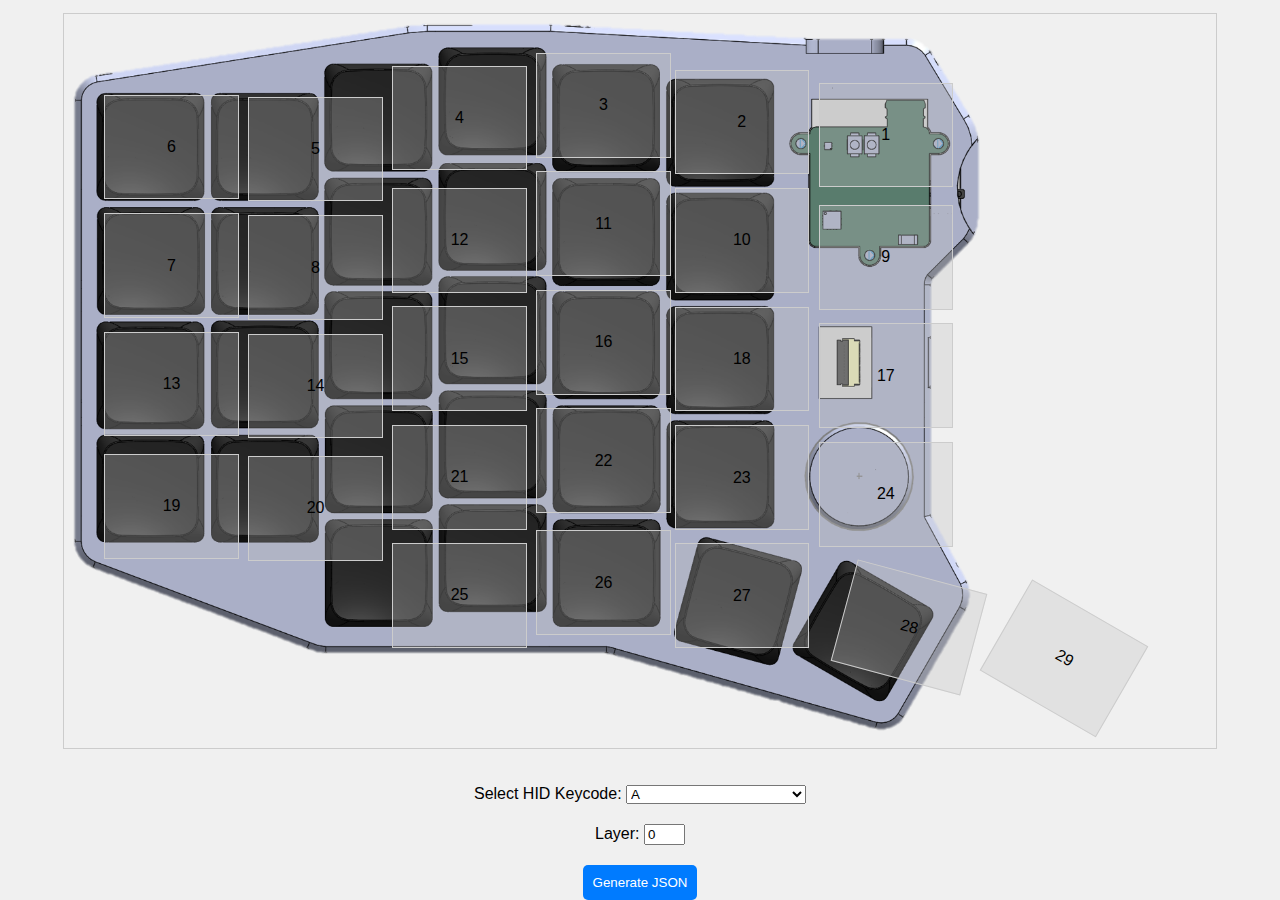
==== pmk_configurator/index.html @ a0619bae "all hid code + selecting layer for file name" ====
<!DOCTYPE html>
<html lang="en">
<head>
    <meta charset="UTF-8">
    <meta name="viewport" content="width=device-width, initial-scale=1.0">
    <title>PMK Configurator</title>
    <link rel="stylesheet" href="styles.css">
</head>
<body>
    <div id="keyboard-container">
        <!-- Example of keys (you will need to adjust positions for your layout) -->
        <div class="key" data-key="5" style="top: 11%; left: 3.5%; width: 11.5%; height: 14%;">6</div>
        <div class="key" data-key="4" style="top: -3%; left: 16%; width: 11.5%; height: 14%;">5</div>
        <div class="key" data-key="3" style="top: -21.5%; left: 28.5%; width: 11.5%; height: 14%;">4</div>
        <div class="key" data-key="2" style="top: -37.5%; left: 41%; width: 11.5%; height: 14%;">3</div>
        <div class="key" data-key="1" style="top: -49.5%; left: 53%; width: 11.5%; height: 14%;">2</div>
        <div class="key" data-key="0" style="top: -62%; left: 65.5%; width: 11.5%; height: 14%;">1</div>

        <div class="key" data-key="6" style="top: -58.5%; left: 3.5%; width: 11.5%; height: 14%;">7</div>
        <div class="key" data-key="7" style="top: -72.5%; left: 16%; width: 11.5%; height: 14%;">8</div>
        <div class="key" data-key="11" style="top: -90.5%; left: 28.5%; width: 11.5%; height: 14%;">12</div>
        <div class="key" data-key="10" style="top: -107%; left: 41%; width: 11.5%; height: 14%;">11</div>
        <div class="key" data-key="9" style="top: -119%; left: 53%; width: 11.5%; height: 14%;">10</div>
        <div class="key" data-key="8" style="top: -131%; left: 65.5%; width: 11.5%; height: 14%;">9</div>

        <div class="key" data-key="12" style="top: -128%; left: 3.5%; width: 11.5%; height: 14%;">13</div>
        <div class="key" data-key="13" style="top: -142%; left: 16%; width: 11.5%; height: 14%;">14</div>
        <div class="key" data-key="14" style="top: -160%; left: 28.5%; width: 11.5%; height: 14%;">15</div>
        <div class="key" data-key="15" style="top: -176.5%; left: 41%; width: 11.5%; height: 14%;">16</div>
        <div class="key" data-key="17" style="top: -188.5%; left: 53%; width: 11.5%; height: 14%;">18</div>
        <div class="key" data-key="16" style="top: -200.5%; left: 65.5%; width: 11.5%; height: 14%;">17</div>

        <div class="key" data-key="18" style="top: -197%; left: 3.5%; width: 11.5%; height: 14%;">19</div>
        <div class="key" data-key="19" style="top: -211%; left: 16%; width: 11.5%; height: 14%;">20</div>
        <div class="key" data-key="20" style="top: -229.5%; left: 28.5%; width: 11.5%; height: 14%;">21</div>
        <div class="key" data-key="21" style="top: -246%; left: 41%; width: 11.5%; height: 14%;">22</div>
        <div class="key" data-key="22" style="top: -258%; left: 53%; width: 11.5%; height: 14%;">23</div>
        <div class="key" data-key="23" style="top: -270%; left: 65.5%; width: 11.5%; height: 14%;">24</div>

        <div class="key" data-key="24" style="top: -270.5%; left: 28.5%; width: 11.5%; height: 14%;">25</div>
        <div class="key" data-key="25" style="top: -286.5%; left: 41%; width: 11.5%; height: 14%;">26</div>
        <div class="key" data-key="26" style="top: -299%; left: 53%; width: 11.5%; height: 14%;">27</div>
        <div class="key" data-key="27" style="top: -309%; left: 67.5%; width: 11.5%; height: 14%; rotate: 15deg;">28</div>
        <div class="key" data-key="28" style="top: -319%; left: 81%; width: 11.5%; height: 14%; rotate: 30deg;">29</div>


        <!-- Add more keys as needed -->
    </div>
    <div id="hid-list">
        <label for="keycode-select">Select HID Keycode:</label>
        <select id="keycode-select">
            <!-- Letters -->
            <option value="0x0004">A</option>
            <option value="0x0005">B</option>
            <option value="0x0006">C</option>
            <option value="0x0007">D</option>
            <option value="0x0008">E</option>
            <option value="0x0009">F</option>
            <option value="0x000A">G</option>
            <option value="0x000B">H</option>
            <option value="0x000C">I</option>
            <option value="0x000D">J</option>
            <option value="0x000E">K</option>
            <option value="0x000F">L</option>
            <option value="0x0010">M</option>
            <option value="0x0011">N</option>
            <option value="0x0012">O</option>
            <option value="0x0013">P</option>
            <option value="0x0014">Q</option>
            <option value="0x0015">R</option>
            <option value="0x0016">S</option>
            <option value="0x0017">T</option>
            <option value="0x0018">U</option>
            <option value="0x0019">V</option>
            <option value="0x001A">W</option>
            <option value="0x001B">X</option>
            <option value="0x001C">Y</option>
            <option value="0x001D">Z</option>

            <!-- Numbers -->
            <option value="0x001E">1</option>
            <option value="0x001F">2</option>
            <option value="0x0020">3</option>
            <option value="0x0021">4</option>
            <option value="0x0022">5</option>
            <option value="0x0023">6</option>
            <option value="0x0024">7</option>
            <option value="0x0025">8</option>
            <option value="0x0026">9</option>
            <option value="0x0027">0</option>

            <!-- Symbols -->
            <option value="0x0028">Enter</option>
            <option value="0x0029">Escape</option>
            <option value="0x002A">Backspace</option>
            <option value="0x002B">Tab</option>
            <option value="0x002C">Space</option>
            <option value="0x002D">-</option>
            <option value="0x002E">=</option>
            <option value="0x002F">[</option>
            <option value="0x0030">]</option>
            <option value="0x0031">\\</option>
            <option value="0x0033">;</option>
            <option value="0x0034">'</option>
            <option value="0x0035">`</option>
            <option value="0x0036">,</option>
            <option value="0x0037">.</option>
            <option value="0x0038">/</option>

            <!-- Function Keys -->
            <option value="0x0039">Caps Lock</option>
            <option value="0x003A">F1</option>
            <option value="0x003B">F2</option>
            <option value="0x003C">F3</option>
            <option value="0x003D">F4</option>
            <option value="0x003E">F5</option>
            <option value="0x003F">F6</option>
            <option value="0x0040">F7</option>
            <option value="0x0041">F8</option>
            <option value="0x0042">F9</option>
            <option value="0x0043">F10</option>
            <option value="0x0044">F11</option>
            <option value="0x0045">F12</option>

            <!-- Modifiers -->
            <option value="0xE0">Left Ctrl</option>
            <option value="0xE1">Left Shift</option>
            <option value="0xE2">Left Alt</option>
            <option value="0xE3">Left GUI (Windows/Cmd)</option>
            <option value="0xE4">Right Ctrl</option>
            <option value="0xE5">Right Shift</option>
            <option value="0xE6">Right Alt</option>
            <option value="0xE7">Right GUI (Windows/Cmd)</option>

            <!-- Navigation Keys -->
            <option value="0x004A">Print Screen</option>
            <option value="0x0046">Scroll Lock</option>
            <option value="0x0047">Pause</option>
            <option value="0x0048">Insert</option>
            <option value="0x0049">Home</option>
            <option value="0x004A">Page Up</option>
            <option value="0x004B">Delete</option>
            <option value="0x004C">End</option>
            <option value="0x004D">Page Down</option>
            <option value="0x004E">Right Arrow</option>
            <option value="0x004F">Left Arrow</option>
            <option value="0x0050">Down Arrow</option>
            <option value="0x0051">Up Arrow</option>

            <!-- Numpad Keys -->
            <option value="0x0054">Num Lock</option>
            <option value="0x0055">Numpad /</option>
            <option value="0x0056">Numpad *</option>
            <option value="0x0057">Numpad -</option>
            <option value="0x0058">Numpad +</option>
            <option value="0x0059">Numpad Enter</option>
            <option value="0x005A">Numpad 1</option>
            <option value="0x005B">Numpad 2</option>
            <option value="0x005C">Numpad 3</option>
            <option value="0x005D">Numpad 4</option>
            <option value="0x005E">Numpad 5</option>
            <option value="0x005F">Numpad 6</option>
            <option value="0x0060">Numpad 7</option>
            <option value="0x0061">Numpad 8</option>
            <option value="0x0062">Numpad 9</option>
            <option value="0x0063">Numpad 0</option>
            <option value="0x0064">Numpad .</option>

            <!-- Special Keys -->
            <option value="0x0065">Non-US \\</option>
            <option value="0x0066">Application</option>
            <option value="0x0067">Power</option>
            <option value="0x0068">Numpad =</option>
            <option value="0x0069">F13</option>
            <option value="0x006A">F14</option>
            <option value="0x006B">F15</option>
            <option value="0x006C">F16</option>
            <option value="0x006D">F17</option>
            <option value="0x006E">F18</option>
            <option value="0x006F">F19</option>
            <option value="0x0070">F20</option>
            <option value="0x0071">F21</option>
            <option value="0x0072">F22</option>
            <option value="0x0073">F23</option>
            <option value="0x0074">F24</option>
            <option value="0x0075">Execute</option>
            <option value="0x0076">Help</option>
            <option value="0x0077">Menu</option>
            <option value="0x0078">Select</option>
            <option value="0x0079">Stop</option>
            <option value="0x007A">Again</option>
            <option value="0x007B">Undo</option>
            <option value="0x007C">Cut</option>
            <option value="0x007D">Copy</option>
            <option value="0x007E">Paste</option>
            <option value="0x007F">Find</option>
            <option value="0x0080">Mute</option>
            <option value="0x0081">Volume Up</option>
            <option value="0x0082">Volume Down</option>
            <!-- Add more keycodes as needed -->
        </select>
    </div>
    <div style="margin-top: 10px;">
        <label for="layer-input">Layer: </label>
        <input type="text" id="layer-input" value="0" size="2" />
    </div>
    <div>
        <button id="generate-btn">Generate JSON</button>
    </div>
    <script src="script.js"></script>
</body>
</html>
---- pmk_configurator/styles.css ----
/* Ensure body and html take up full height */
html, body {
    margin: 0;
    padding: 0;
    height: 100%;
    width: 100%;
    display: flex;
    flex-direction: column;
    justify-content: center;
    align-items: center;
    font-family: Arial, sans-serif;
    background-color: #f0f0f0;
}

/* Flex container for keyboard and hid-list */
#keyboard-container {
    position: relative;
    width: auto;
    height: auto;
    background: url('TopViewWithCasingNoBG.png') no-repeat left center;
    background-size: contain; /* Ensure image fits inside the container */
    margin: 0 auto; /* Center the container horizontally */
    margin-top: 1%;
    margin-bottom: 2%;
    border: 1px solid #ccc;
}

/* Style for the keyboard keys */
.key {
    position: relative;
    border: 1px solid #ccc;
    background-color: rgba(193, 193, 193, 0.3);
    cursor: pointer;
    text-align: center;
    display: flex;
    align-items: center;
    justify-content: center;
}

.key:hover {
    background-color: rgb(156, 156, 156);
}

/* Ensure hid-list stays at the bottom */
#hid-list {
    position: relative; /* Fix it to the bottom */
    bottom: 0;
    width: 100%;
    padding: 10px;
    background-color: #f0f0f0;
    text-align: center;
}

/* Style the button */
#generate-btn {
    margin-top: 20px;
    padding: 10px;
    background-color: #007bff;
    color: #fff;
    border: none;
    cursor: pointer;
    border-radius: 5px;
}

#generate-btn:hover {
    background-color: #0056b3;
}
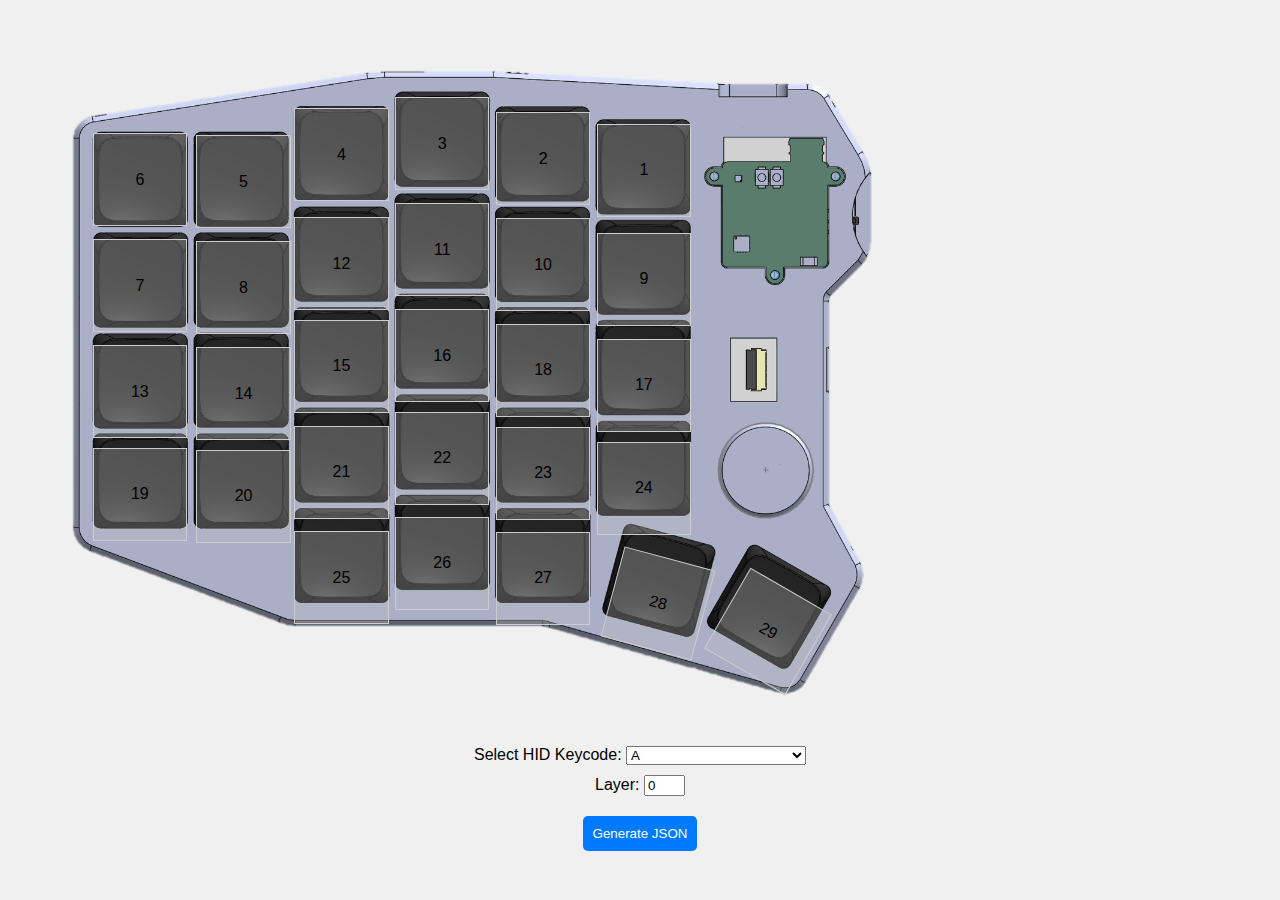
==== commit e504cc30: "kinda working" ====
--- a/pmk_configurator/index.html
+++ b/pmk_configurator/index.html
@@ -9,43 +9,43 @@
 <body>
     <div id="keyboard-container">
         <!-- Example of keys (you will need to adjust positions for your layout) -->
-        <div class="key" data-key="5" style="top: 11%; left: 3.5%; width: 11.5%; height: 14%;">6</div>
-        <div class="key" data-key="4" style="top: -3%; left: 16%; width: 11.5%; height: 14%;">5</div>
-        <div class="key" data-key="3" style="top: -21.5%; left: 28.5%; width: 11.5%; height: 14%;">4</div>
-        <div class="key" data-key="2" style="top: -37.5%; left: 41%; width: 11.5%; height: 14%;">3</div>
-        <div class="key" data-key="1" style="top: -49.5%; left: 53%; width: 11.5%; height: 14%;">2</div>
-        <div class="key" data-key="0" style="top: -62%; left: 65.5%; width: 11.5%; height: 14%;">1</div>
-
-        <div class="key" data-key="6" style="top: -58.5%; left: 3.5%; width: 11.5%; height: 14%;">7</div>
-        <div class="key" data-key="7" style="top: -72.5%; left: 16%; width: 11.5%; height: 14%;">8</div>
-        <div class="key" data-key="11" style="top: -90.5%; left: 28.5%; width: 11.5%; height: 14%;">12</div>
-        <div class="key" data-key="10" style="top: -107%; left: 41%; width: 11.5%; height: 14%;">11</div>
-        <div class="key" data-key="9" style="top: -119%; left: 53%; width: 11.5%; height: 14%;">10</div>
-        <div class="key" data-key="8" style="top: -131%; left: 65.5%; width: 11.5%; height: 14%;">9</div>
-
-        <div class="key" data-key="12" style="top: -128%; left: 3.5%; width: 11.5%; height: 14%;">13</div>
-        <div class="key" data-key="13" style="top: -142%; left: 16%; width: 11.5%; height: 14%;">14</div>
-        <div class="key" data-key="14" style="top: -160%; left: 28.5%; width: 11.5%; height: 14%;">15</div>
-        <div class="key" data-key="15" style="top: -176.5%; left: 41%; width: 11.5%; height: 14%;">16</div>
-        <div class="key" data-key="17" style="top: -188.5%; left: 53%; width: 11.5%; height: 14%;">18</div>
-        <div class="key" data-key="16" style="top: -200.5%; left: 65.5%; width: 11.5%; height: 14%;">17</div>
-
-        <div class="key" data-key="18" style="top: -197%; left: 3.5%; width: 11.5%; height: 14%;">19</div>
-        <div class="key" data-key="19" style="top: -211%; left: 16%; width: 11.5%; height: 14%;">20</div>
-        <div class="key" data-key="20" style="top: -229.5%; left: 28.5%; width: 11.5%; height: 14%;">21</div>
-        <div class="key" data-key="21" style="top: -246%; left: 41%; width: 11.5%; height: 14%;">22</div>
-        <div class="key" data-key="22" style="top: -258%; left: 53%; width: 11.5%; height: 14%;">23</div>
-        <div class="key" data-key="23" style="top: -270%; left: 65.5%; width: 11.5%; height: 14%;">24</div>
-
-        <div class="key" data-key="24" style="top: -270.5%; left: 28.5%; width: 11.5%; height: 14%;">25</div>
-        <div class="key" data-key="25" style="top: -286.5%; left: 41%; width: 11.5%; height: 14%;">26</div>
-        <div class="key" data-key="26" style="top: -299%; left: 53%; width: 11.5%; height: 14%;">27</div>
-        <div class="key" data-key="27" style="top: -309%; left: 67.5%; width: 11.5%; height: 14%; rotate: 15deg;">28</div>
-        <div class="key" data-key="28" style="top: -319%; left: 81%; width: 11.5%; height: 14%; rotate: 30deg;">29</div>
-
+        <div class="key" data-key="5" style="top: 11%;      left: 2.5%;     width: 8%; height: 14%;">6</div>
+        <div class="key" data-key="4" style="top: -3%;      left: 11.5%;    width: 8%; height: 14%;">5</div>
+        <div class="key" data-key="3" style="top: -21.5%;   left: 20%;      width: 8%; height: 14%;">4</div>
+        <div class="key" data-key="2" style="top: -37.5%;   left: 28.75%;   width: 8%; height: 14%;">3</div>
+        <div class="key" data-key="1" style="top: -49.5%;   left: 37.5%;    width: 8%; height: 14%;">2</div>
+        <div class="key" data-key="0" style="top: -62%;     left: 46.25%;   width: 8%; height: 14%;">1</div>
+
+        <div class="key" data-key="6" style="top: -58.5%;   left: 2.5%;      width: 8%; height: 14%;">7</div>
+        <div class="key" data-key="7" style="top: -72.5%;   left: 11.5%;     width: 8%; height: 14%;">8</div>
+        <div class="key" data-key="11" style="top: -90.5%;  left: 20%;       width: 8%; height: 14%;">12</div>
+        <div class="key" data-key="10" style="top: -107%;   left: 28.75%;    width: 8%; height: 14%;">11</div>
+        <div class="key" data-key="9" style="top: -119%;    left: 37.5%;     width: 8%; height: 14%;">10</div>
+        <div class="key" data-key="8" style="top: -131%;    left: 46.25%;    width: 8%; height: 14%;">9</div>
+
+        <div class="key" data-key="12" style="top: -128%;   left: 2.5%;      width: 8%; height: 14%;">13</div>
+        <div class="key" data-key="13" style="top: -142%;   left: 11.5%;     width: 8%; height: 14%;">14</div>
+        <div class="key" data-key="14" style="top: -160.5%;   left: 20%;       width: 8%; height: 14%;">15</div>
+        <div class="key" data-key="15" style="top: -176.5%; left: 28.75%;    width: 8%; height: 14%;">16</div>
+        <div class="key" data-key="17" style="top: -188.5%; left: 37.5%;     width: 8%; height: 14%;">18</div>
+        <div class="key" data-key="16" style="top: -200.5%; left: 46.25%;    width: 8%; height: 14%;">17</div>
+
+        <div class="key" data-key="18" style="top: -198%;   left: 2.5%;     width: 8%; height: 14%;">19</div>
+        <div class="key" data-key="19" style="top: -212%;   left: 11.5%;    width: 8%; height: 14%;">20</div>
+        <div class="key" data-key="20" style="top: -230%; left: 20%;      width: 8%; height: 14%;">21</div>
+        <div class="key" data-key="21" style="top: -246.5%;   left: 28.75%;   width: 8%; height: 14%;">22</div>
+        <div class="key" data-key="22" style="top: -258.5%;   left: 37.5%;    width: 8%; height: 14%;">23</div>
+        <div class="key" data-key="23" style="top: -270.5%;   left: 46.25%;   width: 8%; height: 14%;">24</div>
+
+        <div class="key" data-key="24" style="top: -271%;   left: 20%;    width: 8%; height: 14%;">25</div>
+        <div class="key" data-key="25" style="top: -287.5%; left: 28.75%;      width: 8%; height: 14%;">26</div>
+        <div class="key" data-key="26" style="top: -299.5%; left: 37.5%;      width: 8%; height: 14%;">27</div>
+        <div class="key" data-key="27" style="top: -310%;   left: 47.5%;    width: 8%; height: 14%; rotate: 15deg;">28</div>
+        <div class="key" data-key="28" style="top: -320%;   left: 57%;      width: 8%; height: 14%; rotate: 30deg;">29</div>
 
         <!-- Add more keys as needed -->
     </div>
+
     <div id="hid-list">
         <label for="keycode-select">Select HID Keycode:</label>
         <select id="keycode-select">
@@ -200,13 +200,16 @@
             <!-- Add more keycodes as needed -->
         </select>
     </div>
-    <div style="margin-top: 10px;">
+
+    <div id="layer-input-container">
         <label for="layer-input">Layer: </label>
         <input type="text" id="layer-input" value="0" size="2" />
     </div>
+
     <div>
         <button id="generate-btn">Generate JSON</button>
     </div>
+
     <script src="script.js"></script>
 </body>
 </html>
--- a/pmk_configurator/styles.css
+++ b/pmk_configurator/styles.css
@@ -15,14 +15,12 @@
 /* Flex container for keyboard and hid-list */
 #keyboard-container {
     position: relative;
-    width: auto;
-    height: auto;
     background: url('TopViewWithCasingNoBG.png') no-repeat left center;
     background-size: contain; /* Ensure image fits inside the container */
     margin: 0 auto; /* Center the container horizontally */
     margin-top: 1%;
     margin-bottom: 2%;
-    border: 1px solid #ccc;
+    /*border: 1px solid #ccc;*/
 }
 
 /* Style for the keyboard keys */
@@ -65,3 +63,36 @@
 #generate-btn:hover {
     background-color: #0056b3;
 }
+
+/* Style the layer input container */
+.layer-input-container {
+    margin-top: 10px;
+    display: flex;
+    justify-content: center;
+    align-items: center;
+}
+
+/* Label for layer input */
+.layer-input-container label {
+    font-size: 16px;
+    margin-right: 8px;
+    font-weight: bold;
+}
+
+/* Style for the layer input text box */
+.layer-input {
+    width: 50px;
+    padding: 5px;
+    font-size: 14px;
+    border: 1px solid #ccc;
+    border-radius: 5px;
+    text-align: center;
+    box-shadow: 0 2px 4px rgba(255, 255, 255, 0.822);
+    transition: border-color 0.3s ease;
+}
+
+/* Focus state for the input box */
+.layer-input:focus {
+    border-color: #007bff;
+    outline: none;
+}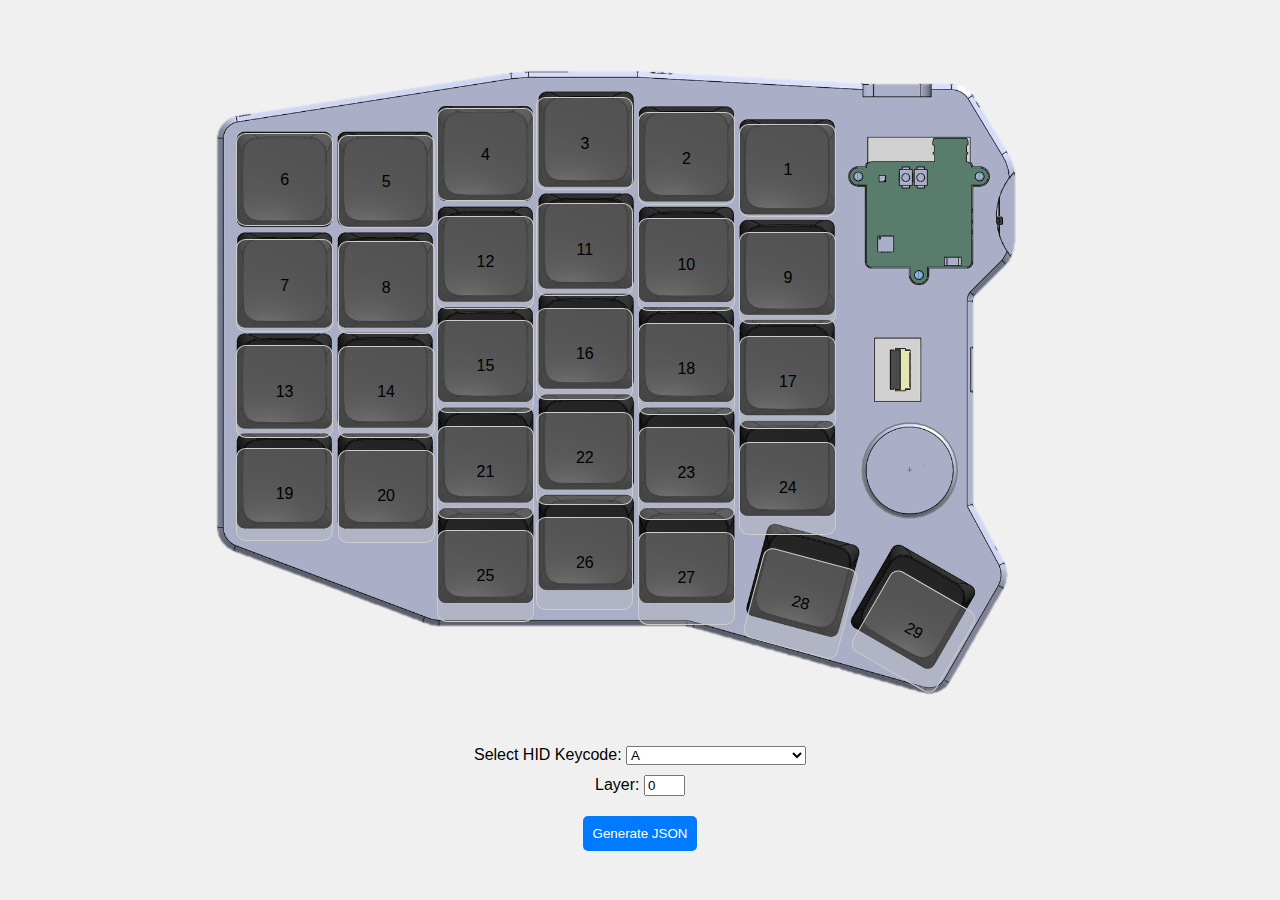
==== commit 207536a8: "now the image aspect ratio is kept" ====
--- a/pmk_configurator/index.html
+++ b/pmk_configurator/index.html
@@ -9,39 +9,39 @@
 <body>
     <div id="keyboard-container">
         <!-- Example of keys (you will need to adjust positions for your layout) -->
-        <div class="key" data-key="5" style="top: 11%;      left: 2.5%;     width: 8%; height: 14%;">6</div>
-        <div class="key" data-key="4" style="top: -3%;      left: 11.5%;    width: 8%; height: 14%;">5</div>
-        <div class="key" data-key="3" style="top: -21.5%;   left: 20%;      width: 8%; height: 14%;">4</div>
-        <div class="key" data-key="2" style="top: -37.5%;   left: 28.75%;   width: 8%; height: 14%;">3</div>
-        <div class="key" data-key="1" style="top: -49.5%;   left: 37.5%;    width: 8%; height: 14%;">2</div>
-        <div class="key" data-key="0" style="top: -62%;     left: 46.25%;   width: 8%; height: 14%;">1</div>
-
-        <div class="key" data-key="6" style="top: -58.5%;   left: 2.5%;      width: 8%; height: 14%;">7</div>
-        <div class="key" data-key="7" style="top: -72.5%;   left: 11.5%;     width: 8%; height: 14%;">8</div>
-        <div class="key" data-key="11" style="top: -90.5%;  left: 20%;       width: 8%; height: 14%;">12</div>
-        <div class="key" data-key="10" style="top: -107%;   left: 28.75%;    width: 8%; height: 14%;">11</div>
-        <div class="key" data-key="9" style="top: -119%;    left: 37.5%;     width: 8%; height: 14%;">10</div>
-        <div class="key" data-key="8" style="top: -131%;    left: 46.25%;    width: 8%; height: 14%;">9</div>
-
-        <div class="key" data-key="12" style="top: -128%;   left: 2.5%;      width: 8%; height: 14%;">13</div>
-        <div class="key" data-key="13" style="top: -142%;   left: 11.5%;     width: 8%; height: 14%;">14</div>
-        <div class="key" data-key="14" style="top: -160.5%;   left: 20%;       width: 8%; height: 14%;">15</div>
-        <div class="key" data-key="15" style="top: -176.5%; left: 28.75%;    width: 8%; height: 14%;">16</div>
-        <div class="key" data-key="17" style="top: -188.5%; left: 37.5%;     width: 8%; height: 14%;">18</div>
-        <div class="key" data-key="16" style="top: -200.5%; left: 46.25%;    width: 8%; height: 14%;">17</div>
-
-        <div class="key" data-key="18" style="top: -198%;   left: 2.5%;     width: 8%; height: 14%;">19</div>
-        <div class="key" data-key="19" style="top: -212%;   left: 11.5%;    width: 8%; height: 14%;">20</div>
-        <div class="key" data-key="20" style="top: -230%; left: 20%;      width: 8%; height: 14%;">21</div>
-        <div class="key" data-key="21" style="top: -246.5%;   left: 28.75%;   width: 8%; height: 14%;">22</div>
-        <div class="key" data-key="22" style="top: -258.5%;   left: 37.5%;    width: 8%; height: 14%;">23</div>
-        <div class="key" data-key="23" style="top: -270.5%;   left: 46.25%;   width: 8%; height: 14%;">24</div>
-
-        <div class="key" data-key="24" style="top: -271%;   left: 20%;    width: 8%; height: 14%;">25</div>
-        <div class="key" data-key="25" style="top: -287.5%; left: 28.75%;      width: 8%; height: 14%;">26</div>
-        <div class="key" data-key="26" style="top: -299.5%; left: 37.5%;      width: 8%; height: 14%;">27</div>
-        <div class="key" data-key="27" style="top: -310%;   left: 47.5%;    width: 8%; height: 14%; rotate: 15deg;">28</div>
-        <div class="key" data-key="28" style="top: -320%;   left: 57%;      width: 8%; height: 14%; rotate: 30deg;">29</div>
+        <div class="key" data-key="5" style="top: 11%;          left: 3.25%;        width: 11%;      height: 14%;">6</div>
+        <div class="key" data-key="4" style="top: -3%;          left: 15%;          width: 11%;      height: 14%;">5</div>
+        <div class="key" data-key="3" style="top: -21.5%;       left: 26.5%;        width: 11%;      height: 14%;">4</div>
+        <div class="key" data-key="2" style="top: -37.5%;       left: 38%;          width: 11%;      height: 14%;">3</div>
+        <div class="key" data-key="1" style="top: -49.5%;       left: 49.75%;       width: 11%;      height: 14%;">2</div>
+        <div class="key" data-key="0" style="top: -62%;         left: 61.5%;        width: 11%;      height: 14%;">1</div>
+            
+        <div class="key" data-key="6" style="top: -58.5%;       left: 3.25%;        width: 11%;      height: 14%;">7</div>
+        <div class="key" data-key="7" style="top: -72.5%;       left: 15%;          width: 11%;      height: 14%;">8</div>
+        <div class="key" data-key="11" style="top: -90.75%;     left: 26.5%;        width: 11%;      height: 14%;">12</div>
+        <div class="key" data-key="10" style="top: -107%;       left: 38%;          width: 11%;      height: 14%;">11</div>
+        <div class="key" data-key="9" style="top: -119%;        left: 49.75%;       width: 11%;      height: 14%;">10</div>
+        <div class="key" data-key="8" style="top: -131.25%;     left: 61.5%;        width: 11%;      height: 14%;">9</div>
+            
+        <div class="key" data-key="12" style="top: -128%;       left: 3.25%;        width: 11%;      height: 14%;">13</div>
+        <div class="key" data-key="13" style="top: -142.25%;    left: 15%;          width: 11%;      height: 14%;">14</div>
+        <div class="key" data-key="14" style="top: -160.5%;     left: 26.5%;        width: 11%;      height: 14%;">15</div>
+        <div class="key" data-key="15" style="top: -176.75%;    left: 38%;          width: 11%;      height: 14%;">16</div>
+        <div class="key" data-key="17" style="top: -188.75%;    left: 49.75%;       width: 11%;      height: 14%;">18</div>
+        <div class="key" data-key="16" style="top: -201%;       left: 61.5%;        width: 11%;      height: 14%;">17</div>
+            
+        <div class="key" data-key="18" style="top: -198%;       left: 3.25%;        width: 11%;      height: 14%;">19</div>
+        <div class="key" data-key="19" style="top: -212%;       left: 15%;          width: 11%;      height: 14%;">20</div>
+        <div class="key" data-key="20" style="top: -230%;       left: 26.5%;        width: 11%;      height: 14%;">21</div>
+        <div class="key" data-key="21" style="top: -246.5%;     left: 38%;          width: 11%;      height: 14%;">22</div>
+        <div class="key" data-key="22" style="top: -258.5%;     left: 49.75%;       width: 11%;      height: 14%;">23</div>
+        <div class="key" data-key="23" style="top: -270.5%;     left: 61.5%;        width: 11%;      height: 14%;">24</div>
+            
+        <div class="key" data-key="24" style="top: -271.25%;    left: 26.5%;        width: 11%;      height: 14%;">25</div>
+        <div class="key" data-key="25" style="top: -287.5%;     left: 38%;          width: 11%;      height: 14%;">26</div>
+        <div class="key" data-key="26" style="top: -299.5%;     left: 49.75%;       width: 11%;      height: 14%;">27</div>
+        <div class="key" data-key="27" style="top: -310%;       left: 63%;          width: 11%;      height: 14%; rotate: 15deg;">28</div>
+        <div class="key" data-key="28" style="top: -320%;       left: 76%;          width: 11%;      height: 14%; rotate: 30deg;">29</div>
 
         <!-- Add more keys as needed -->
     </div>
--- a/pmk_configurator/styles.css
+++ b/pmk_configurator/styles.css
@@ -33,6 +33,7 @@
     display: flex;
     align-items: center;
     justify-content: center;
+    border-radius: 10%;
 }
 
 .key:hover {
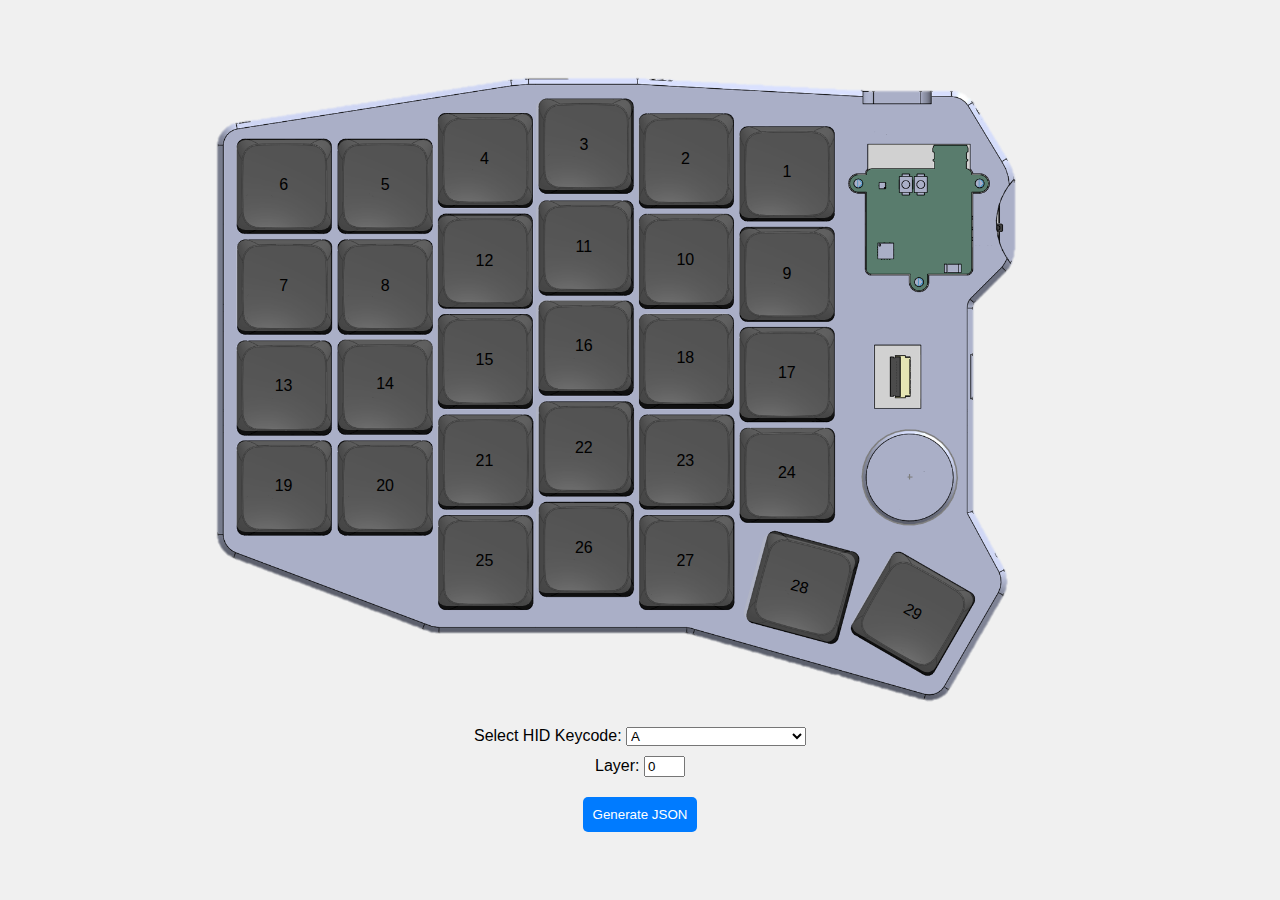
==== commit 78cd2dff: "scaling works!!!" ====
--- a/pmk_configurator/index.html
+++ b/pmk_configurator/index.html
@@ -5,43 +5,44 @@
     <meta name="viewport" content="width=device-width, initial-scale=1.0">
     <title>PMK Configurator</title>
     <link rel="stylesheet" href="styles.css">
+    <link rel="icon" type="image/x-icon" href="puma.ico">
 </head>
 <body>
     <div id="keyboard-container">
         <!-- Example of keys (you will need to adjust positions for your layout) -->
         <div class="key" data-key="5" style="top: 11%;          left: 3.25%;        width: 11%;      height: 14%;">6</div>
         <div class="key" data-key="4" style="top: -3%;          left: 15%;          width: 11%;      height: 14%;">5</div>
-        <div class="key" data-key="3" style="top: -21.5%;       left: 26.5%;        width: 11%;      height: 14%;">4</div>
-        <div class="key" data-key="2" style="top: -37.5%;       left: 38%;          width: 11%;      height: 14%;">3</div>
-        <div class="key" data-key="1" style="top: -49.5%;       left: 49.75%;       width: 11%;      height: 14%;">2</div>
-        <div class="key" data-key="0" style="top: -62%;         left: 61.5%;        width: 11%;      height: 14%;">1</div>
-            
-        <div class="key" data-key="6" style="top: -58.5%;       left: 3.25%;        width: 11%;      height: 14%;">7</div>
-        <div class="key" data-key="7" style="top: -72.5%;       left: 15%;          width: 11%;      height: 14%;">8</div>
-        <div class="key" data-key="11" style="top: -90.75%;     left: 26.5%;        width: 11%;      height: 14%;">12</div>
-        <div class="key" data-key="10" style="top: -107%;       left: 38%;          width: 11%;      height: 14%;">11</div>
-        <div class="key" data-key="9" style="top: -119%;        left: 49.75%;       width: 11%;      height: 14%;">10</div>
-        <div class="key" data-key="8" style="top: -131.25%;     left: 61.5%;        width: 11%;      height: 14%;">9</div>
-            
-        <div class="key" data-key="12" style="top: -128%;       left: 3.25%;        width: 11%;      height: 14%;">13</div>
-        <div class="key" data-key="13" style="top: -142.25%;    left: 15%;          width: 11%;      height: 14%;">14</div>
-        <div class="key" data-key="14" style="top: -160.5%;     left: 26.5%;        width: 11%;      height: 14%;">15</div>
-        <div class="key" data-key="15" style="top: -176.75%;    left: 38%;          width: 11%;      height: 14%;">16</div>
-        <div class="key" data-key="17" style="top: -188.75%;    left: 49.75%;       width: 11%;      height: 14%;">18</div>
-        <div class="key" data-key="16" style="top: -201%;       left: 61.5%;        width: 11%;      height: 14%;">17</div>
-            
-        <div class="key" data-key="18" style="top: -198%;       left: 3.25%;        width: 11%;      height: 14%;">19</div>
-        <div class="key" data-key="19" style="top: -212%;       left: 15%;          width: 11%;      height: 14%;">20</div>
-        <div class="key" data-key="20" style="top: -230%;       left: 26.5%;        width: 11%;      height: 14%;">21</div>
-        <div class="key" data-key="21" style="top: -246.5%;     left: 38%;          width: 11%;      height: 14%;">22</div>
-        <div class="key" data-key="22" style="top: -258.5%;     left: 49.75%;       width: 11%;      height: 14%;">23</div>
-        <div class="key" data-key="23" style="top: -270.5%;     left: 61.5%;        width: 11%;      height: 14%;">24</div>
-            
-        <div class="key" data-key="24" style="top: -271.25%;    left: 26.5%;        width: 11%;      height: 14%;">25</div>
-        <div class="key" data-key="25" style="top: -287.5%;     left: 38%;          width: 11%;      height: 14%;">26</div>
-        <div class="key" data-key="26" style="top: -299.5%;     left: 49.75%;       width: 11%;      height: 14%;">27</div>
-        <div class="key" data-key="27" style="top: -310%;       left: 63%;          width: 11%;      height: 14%; rotate: 15deg;">28</div>
-        <div class="key" data-key="28" style="top: -320%;       left: 76%;          width: 11%;      height: 14%; rotate: 30deg;">29</div>
+        <div class="key" data-key="3" style="top: -21%;         left: 26.5%;        width: 11%;      height: 14%;">4</div>
+        <div class="key" data-key="2" style="top: -37.25%;      left: 38%;          width: 11%;      height: 14%;">3</div>
+        <div class="key" data-key="1" style="top: -49%;         left: 49.75%;       width: 11%;      height: 14%;">2</div>
+        <div class="key" data-key="0" style="top: -61%;         left: 61.5%;        width: 11%;      height: 14%;">1</div>
+
+        <div class="key" data-key="6" style="top: -57.5%;       left: 3.25%;        width: 11%;      height: 14%;">7</div>
+        <div class="key" data-key="7" style="top: -71.5%;       left: 15%;          width: 11%;      height: 14%;">8</div>
+        <div class="key" data-key="11" style="top: -89.25%;     left: 26.5%;        width: 11%;      height: 14%;">12</div>
+        <div class="key" data-key="10" style="top: -105.5%;       left: 38%;          width: 11%;      height: 14%;">11</div>
+        <div class="key" data-key="9" style="top: -117.5%;        left: 49.75%;       width: 11%;      height: 14%;">10</div>
+        <div class="key" data-key="8" style="top: -129.25%;     left: 61.5%;        width: 11%;      height: 14%;">9</div>
+
+        <div class="key" data-key="12" style="top: -126%;       left: 3.25%;        width: 11%;      height: 14%;">13</div>
+        <div class="key" data-key="13" style="top: -140.25%;    left: 15%;          width: 11%;      height: 14%;">14</div>
+        <div class="key" data-key="14" style="top: -158%;     left: 26.5%;        width: 11%;      height: 14%;">15</div>
+        <div class="key" data-key="15" style="top: -174.25%;    left: 38%;          width: 11%;      height: 14%;">16</div>
+        <div class="key" data-key="17" style="top: -186.25%;    left: 49.75%;       width: 11%;      height: 14%;">18</div>
+        <div class="key" data-key="16" style="top: -198%;       left: 61.5%;        width: 11%;      height: 14%;">17</div>
+
+        <div class="key" data-key="18" style="top: -194.5%;       left: 3.25%;        width: 11%;      height: 14%;">19</div>
+        <div class="key" data-key="19" style="top: -208.5%;       left: 15%;          width: 11%;      height: 14%;">20</div>
+        <div class="key" data-key="20" style="top: -226.5%;       left: 26.5%;        width: 11%;      height: 14%;">21</div>
+        <div class="key" data-key="21" style="top: -242.5%;     left: 38%;          width: 11%;      height: 14%;">22</div>
+        <div class="key" data-key="22" style="top: -254.5%;     left: 49.75%;       width: 11%;      height: 14%;">23</div>
+        <div class="key" data-key="23" style="top: -266.5%;     left: 61.5%;        width: 11%;      height: 14%;">24</div>
+
+        <div class="key" data-key="24" style="top: -267%;    left: 26.5%;        width: 11%;      height: 14%;">25</div>
+        <div class="key" data-key="25" style="top: -283%;     left: 38%;          width: 11%;      height: 14%;">26</div>
+        <div class="key" data-key="26" style="top: -295%;     left: 49.75%;       width: 11%;      height: 14%;">27</div>
+        <div class="key" data-key="27" style="top: -305%;       left: 63%;          width: 11%;      height: 14%; rotate: 15deg;">28</div>
+        <div class="key" data-key="28" style="top: -315%;       left: 76%;          width: 11%;      height: 14%; rotate: 30deg;">29</div>
 
         <!-- Add more keys as needed -->
     </div>
--- a/pmk_configurator/styles.css
+++ b/pmk_configurator/styles.css
@@ -17,16 +17,13 @@
     position: relative;
     background: url('TopViewWithCasingNoBG.png') no-repeat left center;
     background-size: contain; /* Ensure image fits inside the container */
-    margin: 0 auto; /* Center the container horizontally */
-    margin-top: 1%;
-    margin-bottom: 2%;
+    margin: 0 0; /* Center the container horizontally */
     /*border: 1px solid #ccc;*/
 }
 
 /* Style for the keyboard keys */
 .key {
     position: relative;
-    border: 1px solid #ccc;
     background-color: rgba(193, 193, 193, 0.3);
     cursor: pointer;
     text-align: center;
@@ -37,7 +34,7 @@
 }
 
 .key:hover {
-    background-color: rgb(156, 156, 156);
+    background-color: rgba(228, 26, 26, 0.603);
 }
 
 /* Ensure hid-list stays at the bottom */
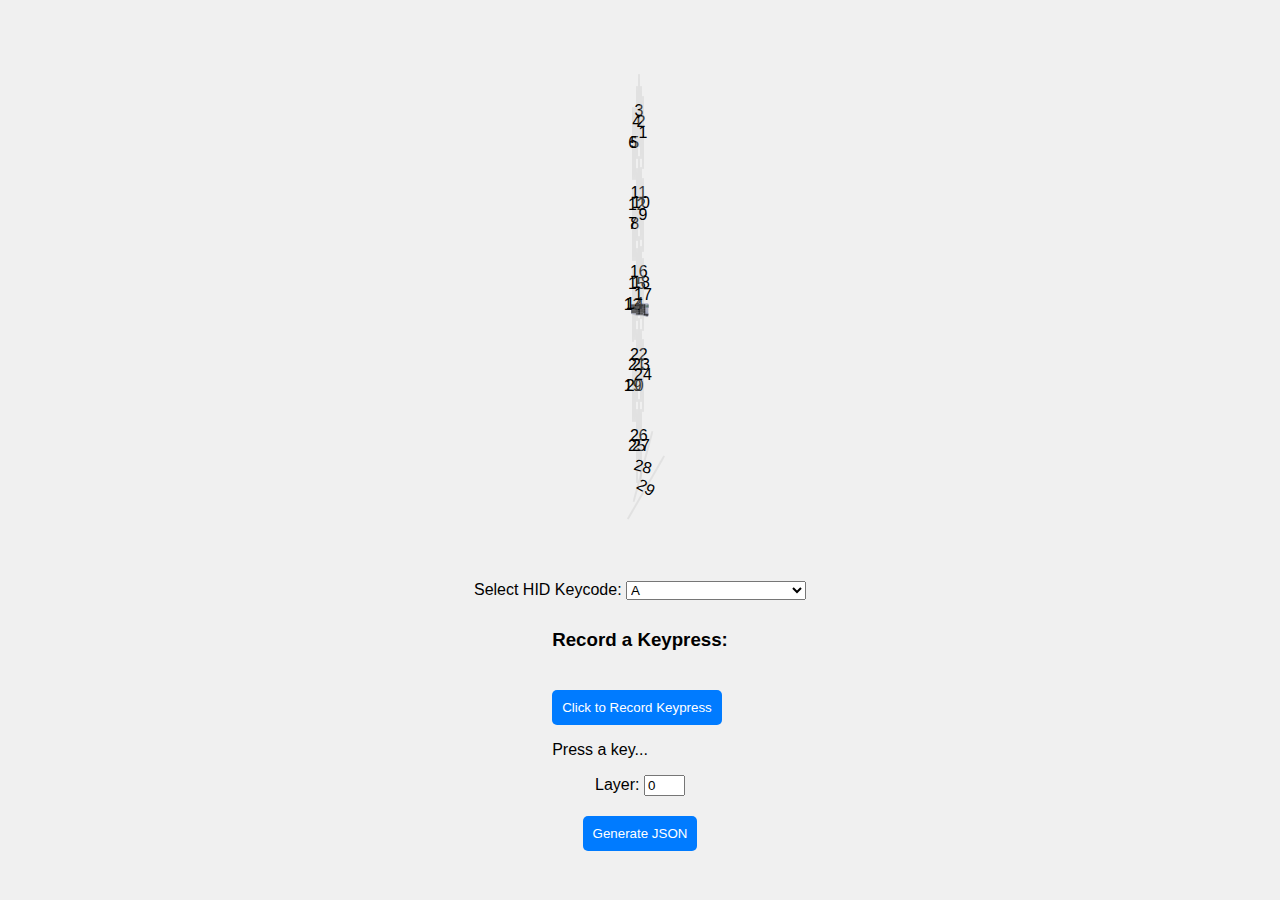
==== commit 86a4bd6d: "trying to add script" ====
--- a/pmk_configurator/index.html
+++ b/pmk_configurator/index.html
@@ -201,6 +201,13 @@
             <!-- Add more keycodes as needed -->
         </select>
     </div>
+    <div id="keycode-grid"></div>
+
+    <div>
+        <h3>Record a Keypress:</h3>
+        <button id="record-keypress">Click to Record Keypress</button>
+        <p id="keypress-display">Press a key...</p>
+    </div>
 
     <div id="layer-input-container">
         <label for="layer-input">Layer: </label>
--- a/pmk_configurator/styles.css
+++ b/pmk_configurator/styles.css
@@ -93,4 +93,39 @@
 .layer-input:focus {
     border-color: #007bff;
     outline: none;
+}
+
+/* Grid for keycodes */
+#keycode-grid {
+    display: grid;
+    grid-template-columns: repeat(10, 1fr);  /* Adjust the number of columns */
+    gap: 10px;
+}
+
+.keycode-cell {
+    background-color: #e0e0e0;
+    padding: 1%;
+    text-align: center;
+    cursor: pointer;
+    border-radius: 10px;
+
+}
+
+.keycode-cell:hover {
+    background-color: #d0d0d0;
+}
+
+/* Style for keypress button */
+#record-keypress {
+    margin-top: 20px;
+    padding: 10px;
+    background-color: #007bff;
+    color: #fff;
+    border: none;
+    cursor: pointer;
+    border-radius: 5px;
+}
+
+#record-keypress:hover {
+    background-color: #0056b3;
 }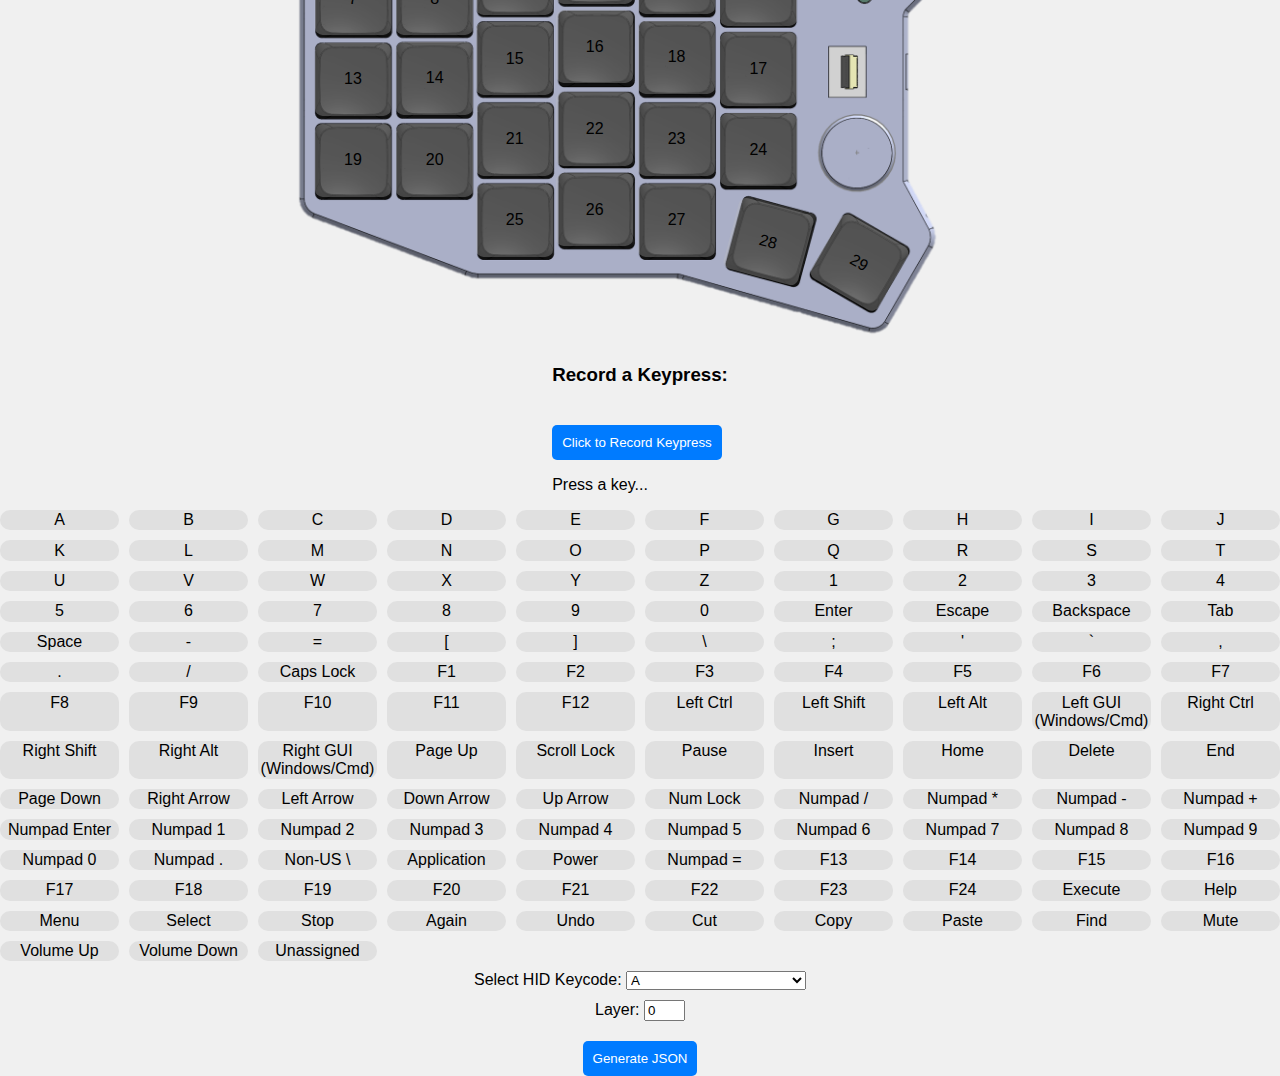
==== commit 70a09cd3: "working on scripts" ====
--- a/pmk_configurator/index.html
+++ b/pmk_configurator/index.html
@@ -46,6 +46,14 @@
 
         <!-- Add more keys as needed -->
     </div>
+
+    <div>
+        <h3>Record a Keypress:</h3>
+        <button id="record-keypress">Click to Record Keypress</button>
+        <p id="keypress-display">Press a key...</p>
+    </div>
+
+    <div id="keycode-grid"></div>
 
     <div id="hid-list">
         <label for="keycode-select">Select HID Keycode:</label>
@@ -201,13 +209,6 @@
             <!-- Add more keycodes as needed -->
         </select>
     </div>
-    <div id="keycode-grid"></div>
-
-    <div>
-        <h3>Record a Keypress:</h3>
-        <button id="record-keypress">Click to Record Keypress</button>
-        <p id="keypress-display">Press a key...</p>
-    </div>
 
     <div id="layer-input-container">
         <label for="layer-input">Layer: </label>
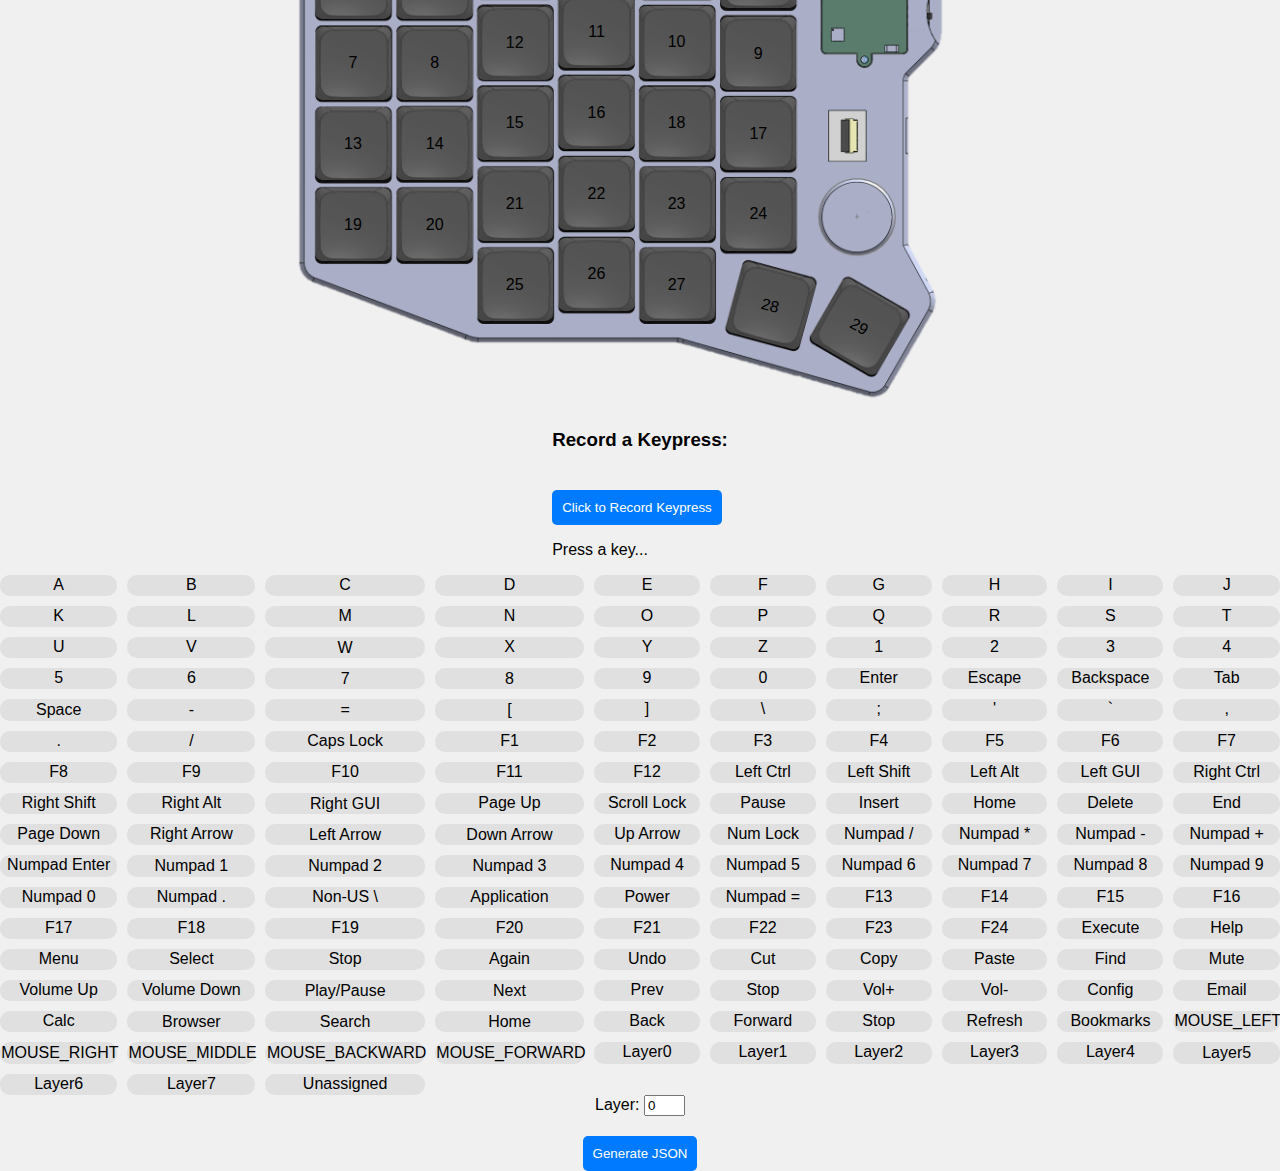
==== commit a36a6895: "added new keys" ====
--- a/pmk_configurator/index.html
+++ b/pmk_configurator/index.html
@@ -6,42 +6,44 @@
     <title>PMK Configurator</title>
     <link rel="stylesheet" href="styles.css">
     <link rel="icon" type="image/x-icon" href="puma.ico">
+    <link href="https://fonts.googleapis.com/css2?family=Roboto+Mono:ital,wght@0,100..700;1,100..700&display=swap" rel="stylesheet">
 </head>
 <body>
+    <p id="heading">PMK Configurator</p>
     <div id="keyboard-container">
         <!-- Example of keys (you will need to adjust positions for your layout) -->
         <div class="key" data-key="5" style="top: 11%;          left: 3.25%;        width: 11%;      height: 14%;">6</div>
         <div class="key" data-key="4" style="top: -3%;          left: 15%;          width: 11%;      height: 14%;">5</div>
         <div class="key" data-key="3" style="top: -21%;         left: 26.5%;        width: 11%;      height: 14%;">4</div>
-        <div class="key" data-key="2" style="top: -37.25%;      left: 38%;          width: 11%;      height: 14%;">3</div>
+        <div class="key" data-key="2" style="top: -37.25%;      left: 38.25%;       width: 11%;      height: 14%;">3</div>
         <div class="key" data-key="1" style="top: -49%;         left: 49.75%;       width: 11%;      height: 14%;">2</div>
         <div class="key" data-key="0" style="top: -61%;         left: 61.5%;        width: 11%;      height: 14%;">1</div>
 
         <div class="key" data-key="6" style="top: -57.5%;       left: 3.25%;        width: 11%;      height: 14%;">7</div>
         <div class="key" data-key="7" style="top: -71.5%;       left: 15%;          width: 11%;      height: 14%;">8</div>
         <div class="key" data-key="11" style="top: -89.25%;     left: 26.5%;        width: 11%;      height: 14%;">12</div>
-        <div class="key" data-key="10" style="top: -105.5%;       left: 38%;          width: 11%;      height: 14%;">11</div>
-        <div class="key" data-key="9" style="top: -117.5%;        left: 49.75%;       width: 11%;      height: 14%;">10</div>
+        <div class="key" data-key="10" style="top: -105.5%;     left: 38.25%;       width: 11%;      height: 14%;">11</div>
+        <div class="key" data-key="9" style="top: -117.5%;      left: 49.75%;       width: 11%;      height: 14%;">10</div>
         <div class="key" data-key="8" style="top: -129.25%;     left: 61.5%;        width: 11%;      height: 14%;">9</div>
 
         <div class="key" data-key="12" style="top: -126%;       left: 3.25%;        width: 11%;      height: 14%;">13</div>
-        <div class="key" data-key="13" style="top: -140.25%;    left: 15%;          width: 11%;      height: 14%;">14</div>
-        <div class="key" data-key="14" style="top: -158%;     left: 26.5%;        width: 11%;      height: 14%;">15</div>
-        <div class="key" data-key="15" style="top: -174.25%;    left: 38%;          width: 11%;      height: 14%;">16</div>
-        <div class="key" data-key="17" style="top: -186.25%;    left: 49.75%;       width: 11%;      height: 14%;">18</div>
+        <div class="key" data-key="13" style="top: -140%;       left: 15%;          width: 11%;      height: 14%;">14</div>
+        <div class="key" data-key="14" style="top: -158%;       left: 26.5%;        width: 11%;      height: 14%;">15</div>
+        <div class="key" data-key="15" style="top: -174%;       left: 38.25%;       width: 11%;      height: 14%;">16</div>
+        <div class="key" data-key="17" style="top: -186%;       left: 49.75%;       width: 11%;      height: 14%;">18</div>
         <div class="key" data-key="16" style="top: -198%;       left: 61.5%;        width: 11%;      height: 14%;">17</div>
 
-        <div class="key" data-key="18" style="top: -194.5%;       left: 3.25%;        width: 11%;      height: 14%;">19</div>
-        <div class="key" data-key="19" style="top: -208.5%;       left: 15%;          width: 11%;      height: 14%;">20</div>
-        <div class="key" data-key="20" style="top: -226.5%;       left: 26.5%;        width: 11%;      height: 14%;">21</div>
-        <div class="key" data-key="21" style="top: -242.5%;     left: 38%;          width: 11%;      height: 14%;">22</div>
+        <div class="key" data-key="18" style="top: -194.5%;     left: 3.25%;        width: 11%;      height: 14%;">19</div>
+        <div class="key" data-key="19" style="top: -208.5%;     left: 15%;          width: 11%;      height: 14%;">20</div>
+        <div class="key" data-key="20" style="top: -226.5%;     left: 26.5%;        width: 11%;      height: 14%;">21</div>
+        <div class="key" data-key="21" style="top: -242.5%;     left: 38.25%;       width: 11%;      height: 14%;">22</div>
         <div class="key" data-key="22" style="top: -254.5%;     left: 49.75%;       width: 11%;      height: 14%;">23</div>
         <div class="key" data-key="23" style="top: -266.5%;     left: 61.5%;        width: 11%;      height: 14%;">24</div>
 
-        <div class="key" data-key="24" style="top: -267%;    left: 26.5%;        width: 11%;      height: 14%;">25</div>
-        <div class="key" data-key="25" style="top: -283%;     left: 38%;          width: 11%;      height: 14%;">26</div>
-        <div class="key" data-key="26" style="top: -295%;     left: 49.75%;       width: 11%;      height: 14%;">27</div>
-        <div class="key" data-key="27" style="top: -305%;       left: 63%;          width: 11%;      height: 14%; rotate: 15deg;">28</div>
+        <div class="key" data-key="24" style="top: -267%;       left: 26.5%;        width: 11%;      height: 14%;">25</div>
+        <div class="key" data-key="25" style="top: -283%;       left: 38.25%;       width: 11%;      height: 14%;">26</div>
+        <div class="key" data-key="26" style="top: -295%;       left: 49.75%;       width: 11%;      height: 14%;">27</div>
+        <div class="key" data-key="27" style="top: -305%;       left: 63.25%;       width: 11%;      height: 14%; rotate: 15deg;">28</div>
         <div class="key" data-key="28" style="top: -315%;       left: 76%;          width: 11%;      height: 14%; rotate: 30deg;">29</div>
 
         <!-- Add more keys as needed -->
@@ -55,161 +57,6 @@
 
     <div id="keycode-grid"></div>
 
-    <div id="hid-list">
-        <label for="keycode-select">Select HID Keycode:</label>
-        <select id="keycode-select">
-            <!-- Letters -->
-            <option value="0x0004">A</option>
-            <option value="0x0005">B</option>
-            <option value="0x0006">C</option>
-            <option value="0x0007">D</option>
-            <option value="0x0008">E</option>
-            <option value="0x0009">F</option>
-            <option value="0x000A">G</option>
-            <option value="0x000B">H</option>
-            <option value="0x000C">I</option>
-            <option value="0x000D">J</option>
-            <option value="0x000E">K</option>
-            <option value="0x000F">L</option>
-            <option value="0x0010">M</option>
-            <option value="0x0011">N</option>
-            <option value="0x0012">O</option>
-            <option value="0x0013">P</option>
-            <option value="0x0014">Q</option>
-            <option value="0x0015">R</option>
-            <option value="0x0016">S</option>
-            <option value="0x0017">T</option>
-            <option value="0x0018">U</option>
-            <option value="0x0019">V</option>
-            <option value="0x001A">W</option>
-            <option value="0x001B">X</option>
-            <option value="0x001C">Y</option>
-            <option value="0x001D">Z</option>
-
-            <!-- Numbers -->
-            <option value="0x001E">1</option>
-            <option value="0x001F">2</option>
-            <option value="0x0020">3</option>
-            <option value="0x0021">4</option>
-            <option value="0x0022">5</option>
-            <option value="0x0023">6</option>
-            <option value="0x0024">7</option>
-            <option value="0x0025">8</option>
-            <option value="0x0026">9</option>
-            <option value="0x0027">0</option>
-
-            <!-- Symbols -->
-            <option value="0x0028">Enter</option>
-            <option value="0x0029">Escape</option>
-            <option value="0x002A">Backspace</option>
-            <option value="0x002B">Tab</option>
-            <option value="0x002C">Space</option>
-            <option value="0x002D">-</option>
-            <option value="0x002E">=</option>
-            <option value="0x002F">[</option>
-            <option value="0x0030">]</option>
-            <option value="0x0031">\\</option>
-            <option value="0x0033">;</option>
-            <option value="0x0034">'</option>
-            <option value="0x0035">`</option>
-            <option value="0x0036">,</option>
-            <option value="0x0037">.</option>
-            <option value="0x0038">/</option>
-
-            <!-- Function Keys -->
-            <option value="0x0039">Caps Lock</option>
-            <option value="0x003A">F1</option>
-            <option value="0x003B">F2</option>
-            <option value="0x003C">F3</option>
-            <option value="0x003D">F4</option>
-            <option value="0x003E">F5</option>
-            <option value="0x003F">F6</option>
-            <option value="0x0040">F7</option>
-            <option value="0x0041">F8</option>
-            <option value="0x0042">F9</option>
-            <option value="0x0043">F10</option>
-            <option value="0x0044">F11</option>
-            <option value="0x0045">F12</option>
-
-            <!-- Modifiers -->
-            <option value="0xE0">Left Ctrl</option>
-            <option value="0xE1">Left Shift</option>
-            <option value="0xE2">Left Alt</option>
-            <option value="0xE3">Left GUI (Windows/Cmd)</option>
-            <option value="0xE4">Right Ctrl</option>
-            <option value="0xE5">Right Shift</option>
-            <option value="0xE6">Right Alt</option>
-            <option value="0xE7">Right GUI (Windows/Cmd)</option>
-
-            <!-- Navigation Keys -->
-            <option value="0x004A">Print Screen</option>
-            <option value="0x0046">Scroll Lock</option>
-            <option value="0x0047">Pause</option>
-            <option value="0x0048">Insert</option>
-            <option value="0x0049">Home</option>
-            <option value="0x004A">Page Up</option>
-            <option value="0x004B">Delete</option>
-            <option value="0x004C">End</option>
-            <option value="0x004D">Page Down</option>
-            <option value="0x004E">Right Arrow</option>
-            <option value="0x004F">Left Arrow</option>
-            <option value="0x0050">Down Arrow</option>
-            <option value="0x0051">Up Arrow</option>
-
-            <!-- Numpad Keys -->
-            <option value="0x0054">Num Lock</option>
-            <option value="0x0055">Numpad /</option>
-            <option value="0x0056">Numpad *</option>
-            <option value="0x0057">Numpad -</option>
-            <option value="0x0058">Numpad +</option>
-            <option value="0x0059">Numpad Enter</option>
-            <option value="0x005A">Numpad 1</option>
-            <option value="0x005B">Numpad 2</option>
-            <option value="0x005C">Numpad 3</option>
-            <option value="0x005D">Numpad 4</option>
-            <option value="0x005E">Numpad 5</option>
-            <option value="0x005F">Numpad 6</option>
-            <option value="0x0060">Numpad 7</option>
-            <option value="0x0061">Numpad 8</option>
-            <option value="0x0062">Numpad 9</option>
-            <option value="0x0063">Numpad 0</option>
-            <option value="0x0064">Numpad .</option>
-
-            <!-- Special Keys -->
-            <option value="0x0065">Non-US \\</option>
-            <option value="0x0066">Application</option>
-            <option value="0x0067">Power</option>
-            <option value="0x0068">Numpad =</option>
-            <option value="0x0069">F13</option>
-            <option value="0x006A">F14</option>
-            <option value="0x006B">F15</option>
-            <option value="0x006C">F16</option>
-            <option value="0x006D">F17</option>
-            <option value="0x006E">F18</option>
-            <option value="0x006F">F19</option>
-            <option value="0x0070">F20</option>
-            <option value="0x0071">F21</option>
-            <option value="0x0072">F22</option>
-            <option value="0x0073">F23</option>
-            <option value="0x0074">F24</option>
-            <option value="0x0075">Execute</option>
-            <option value="0x0076">Help</option>
-            <option value="0x0077">Menu</option>
-            <option value="0x0078">Select</option>
-            <option value="0x0079">Stop</option>
-            <option value="0x007A">Again</option>
-            <option value="0x007B">Undo</option>
-            <option value="0x007C">Cut</option>
-            <option value="0x007D">Copy</option>
-            <option value="0x007E">Paste</option>
-            <option value="0x007F">Find</option>
-            <option value="0x0080">Mute</option>
-            <option value="0x0081">Volume Up</option>
-            <option value="0x0082">Volume Down</option>
-            <!-- Add more keycodes as needed -->
-        </select>
-    </div>
-
     <div id="layer-input-container">
         <label for="layer-input">Layer: </label>
         <input type="text" id="layer-input" value="0" size="2" />
--- a/pmk_configurator/styles.css
+++ b/pmk_configurator/styles.css
@@ -10,6 +10,13 @@
     align-items: center;
     font-family: Arial, sans-serif;
     background-color: #f0f0f0;
+}
+
+#heading {
+    font-family: "Roboto Mono", monospace;
+    font-size: 300%;
+    font-style: normal;
+    font-weight: bold;
 }
 
 /* Flex container for keyboard and hid-list */
@@ -34,7 +41,7 @@
 }
 
 .key:hover {
-    background-color: rgba(228, 26, 26, 0.603);
+    background-color: rgba(201, 201, 201, 0.603);
 }
 
 /* Ensure hid-list stays at the bottom */
